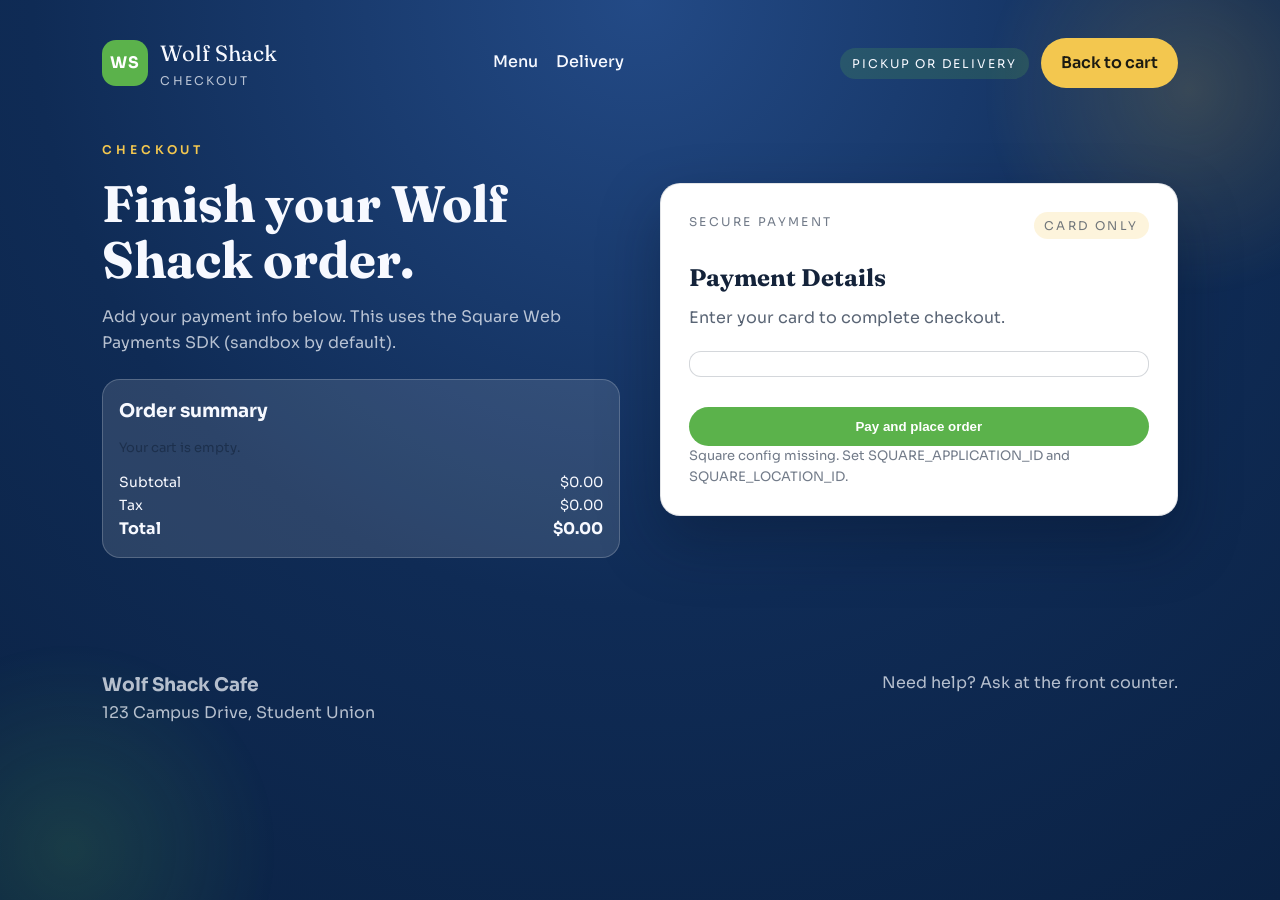
==== checkout.html @ 7cd52cb3 "Initial Commit" ====
<!doctype html>
<html lang="en">
  <head>
    <meta charset="UTF-8" />
    <meta name="viewport" content="width=device-width, initial-scale=1" />
    <title>Wolf Shack Checkout</title>
    <link rel="preconnect" href="https://fonts.googleapis.com" />
    <link rel="preconnect" href="https://fonts.gstatic.com" crossorigin />
    <link
      href="https://fonts.googleapis.com/css2?family=Fraunces:opsz,wght@9..144,600;9..144,700&family=Sora:wght@300;400;500;600;700&display=swap"
      rel="stylesheet"
    />
    <link rel="stylesheet" href="styles.css" />
  </head>
  <body>
    <div class="bg-orb orb-one"></div>
    <div class="bg-orb orb-two"></div>

    <header class="hero">
      <nav class="nav">
        <div class="logo">
          <span class="logo-mark">WS</span>
          <div>
            <p class="logo-title">Wolf Shack</p>
            <p class="logo-subtitle">Checkout</p>
          </div>
        </div>
        <div class="nav-links">
          <a href="index.html">Menu</a>
          <a href="delivery.html">Delivery</a>
        </div>
        <div class="nav-cta">
          <span class="status-pill">Pickup or Delivery</span>
          <a class="cta" href="index.html">Back to cart</a>
        </div>
      </nav>

      <div class="hero-grid">
        <div class="hero-copy">
          <p class="eyebrow">Checkout</p>
          <h1>Finish your Wolf Shack order.</h1>
          <p class="subtext">
            Add your payment info below. This uses the Square Web Payments SDK
            (sandbox by default).
          </p>
          <div class="order-summary">
            <h3>Order summary</h3>
            <div id="orderItems"></div>
            <div class="summary-row">
              <span>Subtotal</span>
              <span id="orderSubtotal">$0.00</span>
            </div>
            <div class="summary-row">
              <span>Tax</span>
              <span id="orderTax">$0.00</span>
            </div>
            <div class="summary-row total">
              <span>Total</span>
              <span id="orderTotal">$0.00</span>
            </div>
          </div>
        </div>
        <div class="hero-card">
          <div class="hero-card-top">
            <span>Secure payment</span>
            <span class="pill">Card only</span>
          </div>
          <h2>Payment Details</h2>
          <p class="hero-card-sub">Enter your card to complete checkout.</p>
          <div id="card-container" class="square-card"></div>
          <button class="pill-btn" id="card-button" type="button">
            Pay and place order
          </button>
          <p id="payment-status" class="muted"></p>
        </div>
      </div>
    </header>

    <footer class="footer">
      <div>
        <h3>Wolf Shack Cafe</h3>
        <p>123 Campus Drive, Student Union</p>
      </div>
      <div>
        <p>Need help? Ask at the front counter.</p>
      </div>
    </footer>
    <script src="checkout.js"></script>
  </body>
</html>
---- styles.css ----
:root {
  --bg: #0f2b55;
  --bg-soft: #173a6d;
  --ink: #f7f9ff;
  --muted: rgba(247, 249, 255, 0.72);
  --accent: #f3c74f;
  --accent-2: #5bb24b;
  --accent-3: #7ecbff;
  --card: #ffffff;
  --card-ink: #14233a;
  --stroke: rgba(255, 255, 255, 0.2);
  --shadow: 0 26px 60px rgba(7, 18, 38, 0.35);
  --radius: 20px;
}

* {
  box-sizing: border-box;
  margin: 0;
  padding: 0;
}

body {
  font-family: "Sora", sans-serif;
  background: radial-gradient(circle at top, #234a86 0%, var(--bg) 55%, #0b2244 100%);
  color: var(--ink);
  min-height: 100vh;
  line-height: 1.6;
  overflow-x: hidden;
}

a {
  color: inherit;
  text-decoration: none;
}

.bg-orb {
  position: fixed;
  width: 420px;
  height: 420px;
  border-radius: 50%;
  filter: blur(0px);
  opacity: 0.5;
  z-index: -1;
}

.orb-one {
  background: radial-gradient(circle, rgba(243, 199, 79, 0.35) 0%, rgba(243, 199, 79, 0) 70%);
  top: -120px;
  right: -120px;
}

.orb-two {
  background: radial-gradient(circle, rgba(91, 178, 75, 0.35) 0%, rgba(91, 178, 75, 0) 70%);
  bottom: -160px;
  left: -140px;
}

.hero {
  padding: 36px 8vw 80px;
  position: relative;
}

.nav {
  display: flex;
  align-items: center;
  justify-content: space-between;
  gap: 24px;
  flex-wrap: wrap;
}

.logo {
  display: flex;
  align-items: center;
  gap: 12px;
}

.logo-mark {
  display: inline-flex;
  align-items: center;
  justify-content: center;
  width: 46px;
  height: 46px;
  border-radius: 14px;
  background: var(--accent-2);
  color: #ffffff;
  font-weight: 700;
  letter-spacing: 0.1em;
}

.logo-title {
  font-family: "Fraunces", serif;
  font-size: 22px;
}

.logo-subtitle {
  font-size: 12px;
  text-transform: uppercase;
  letter-spacing: 0.18em;
  color: var(--muted);
}

.nav-links {
  display: flex;
  gap: 18px;
  flex-wrap: wrap;
  font-weight: 500;
}

.nav-links a {
  padding: 6px 0;
  border-bottom: 2px solid transparent;
}

.nav-links a:hover {
  border-bottom-color: var(--accent);
}

.nav-cta {
  display: flex;
  align-items: center;
  gap: 12px;
}

.status-pill {
  padding: 6px 12px;
  background: rgba(91, 178, 75, 0.2);
  border-radius: 999px;
  font-size: 12px;
  text-transform: uppercase;
  letter-spacing: 0.16em;
}

.cta {
  padding: 12px 20px;
  border-radius: 999px;
  background: var(--accent);
  color: #1c1b12;
  font-weight: 600;
  border: none;
  cursor: pointer;
}

.ghost {
  padding: 12px 20px;
  border-radius: 999px;
  border: 1px solid rgba(255, 255, 255, 0.4);
  font-weight: 600;
}

.hero-grid {
  display: grid;
  grid-template-columns: repeat(auto-fit, minmax(280px, 1fr));
  gap: 40px;
  margin-top: 50px;
  align-items: center;
}

.eyebrow {
  text-transform: uppercase;
  letter-spacing: 0.32em;
  font-size: 12px;
  color: var(--accent);
  font-weight: 600;
}

.hero-copy h1 {
  font-family: "Fraunces", serif;
  font-size: clamp(2.4rem, 4vw, 3.8rem);
  line-height: 1.1;
  margin: 16px 0;
}

.subtext {
  color: var(--muted);
  margin-bottom: 20px;
  max-width: 520px;
}

.hero-actions {
  display: flex;
  gap: 14px;
  flex-wrap: wrap;
  margin-bottom: 24px;
}

.hero-badges {
  display: grid;
  grid-template-columns: repeat(auto-fit, minmax(140px, 1fr));
  gap: 16px;
}

.badge-title {
  font-size: 12px;
  text-transform: uppercase;
  letter-spacing: 0.18em;
  color: var(--muted);
}

.badge-value {
  font-weight: 600;
}

.hero-card {
  background: var(--card);
  border-radius: var(--radius);
  box-shadow: var(--shadow);
  padding: 28px;
  border: 1px solid rgba(20, 35, 58, 0.12);
  color: var(--card-ink);
}

.hero-card-top {
  display: flex;
  justify-content: space-between;
  font-size: 12px;
  text-transform: uppercase;
  letter-spacing: 0.2em;
  color: rgba(20, 35, 58, 0.6);
  margin-bottom: 20px;
}

.pill {
  background: rgba(243, 199, 79, 0.2);
  padding: 4px 10px;
  border-radius: 999px;
}

.hero-card h2 {
  font-family: "Fraunces", serif;
  margin-bottom: 8px;
}

.hero-card-sub {
  color: rgba(20, 35, 58, 0.7);
  margin-bottom: 20px;
}

.specials {
  display: grid;
  gap: 16px;
}

.specials article {
  background: #f6f8ff;
  border-radius: 16px;
  padding: 14px;
  border: 1px solid rgba(20, 35, 58, 0.12);
}

.specials h3 {
  font-family: "Fraunces", serif;
  font-size: 18px;
  margin-bottom: 4px;
}

.price {
  font-weight: 600;
  color: var(--accent-2);
}

.pill-btn {
  width: 100%;
  border: none;
  margin-top: 18px;
  padding: 12px 18px;
  border-radius: 999px;
  background: var(--accent-2);
  color: #ffffff;
  font-weight: 600;
  cursor: pointer;
}

main {
  display: grid;
  gap: 90px;
  padding: 0 8vw 100px;
}

.section-title h2 {
  font-family: "Fraunces", serif;
  font-size: clamp(2rem, 3vw, 2.8rem);
  margin-bottom: 8px;
}

.section-title p {
  color: var(--muted);
  max-width: 560px;
}

.menu-layout {
  display: grid;
  grid-template-columns: minmax(0, 1.8fr) minmax(0, 1fr);
  gap: 24px;
  margin-top: 32px;
}

.menu-panel {
  background: rgba(255, 255, 255, 0.7);
  border-radius: var(--radius);
  padding: 22px;
  border: 1px solid rgba(20, 35, 58, 0.12);
  backdrop-filter: blur(8px);
  color: var(--card-ink);
}

.search-row {
  display: grid;
  gap: 16px;
}

.search {
  display: grid;
  gap: 8px;
  font-size: 12px;
  text-transform: uppercase;
  letter-spacing: 0.2em;
  color: rgba(20, 35, 58, 0.65);
}

.search input {
  padding: 14px 16px;
  border-radius: 14px;
  border: 1px solid rgba(20, 35, 58, 0.15);
  background: #ffffff;
  font-size: 15px;
}

.category-chips {
  display: flex;
  flex-wrap: wrap;
  gap: 10px;
}

.chip {
  padding: 8px 14px;
  border-radius: 999px;
  border: 1px solid rgba(20, 35, 58, 0.2);
  font-size: 13px;
  background: #ffffff;
  cursor: pointer;
  color: var(--card-ink);
}

.chip.active {
  background: var(--accent);
  color: #1c1b12;
  border-color: transparent;
}

.menu-grid {
  display: grid;
  gap: 26px;
  margin-top: 22px;
}

.menu-section h3 {
  font-family: "Fraunces", serif;
  font-size: 20px;
  margin-bottom: 12px;
}

.category-note {
  color: rgba(20, 35, 58, 0.6);
  font-size: 13px;
  margin-top: -6px;
  margin-bottom: 12px;
}

.menu-items {
  display: grid;
  gap: 14px;
}

.menu-item {
  background: #ffffff;
  border-radius: 16px;
  padding: 14px 16px;
  border: 1px solid rgba(20, 35, 58, 0.12);
  display: grid;
  gap: 8px;
}

.menu-item-top {
  display: flex;
  justify-content: space-between;
  align-items: flex-start;
  gap: 10px;
}

.menu-item h4 {
  font-size: 16px;
}

.menu-item p {
  color: rgba(20, 35, 58, 0.7);
  font-size: 14px;
}

.tags {
  display: flex;
  gap: 8px;
  flex-wrap: wrap;
}

.tag {
  font-size: 11px;
  padding: 4px 8px;
  background: rgba(91, 178, 75, 0.2);
  border-radius: 999px;
  color: #2a5d30;
}

.addons {
  display: flex;
  flex-wrap: wrap;
  gap: 8px;
  align-items: center;
}

.addons-label {
  font-size: 11px;
  text-transform: uppercase;
  letter-spacing: 0.12em;
  color: var(--muted);
}

.addon-btn {
  font-size: 11px;
  padding: 6px 10px;
  border-radius: 999px;
  border: 1px solid rgba(243, 199, 79, 0.6);
  background: rgba(243, 199, 79, 0.2);
  color: #7a5a12;
  cursor: pointer;
  font-weight: 600;
}

.addon-btn:hover {
  background: rgba(243, 199, 79, 0.35);
}

.add-btn {
  padding: 8px 12px;
  border-radius: 999px;
  border: none;
  background: var(--accent);
  color: #1c1b12;
  cursor: pointer;
  font-weight: 600;
  white-space: nowrap;
}

.cart-panel {
  background: #ffffff;
  border-radius: var(--radius);
  padding: 22px;
  border: 1px solid rgba(20, 35, 58, 0.12);
  box-shadow: var(--shadow);
  position: sticky;
  top: 24px;
  height: fit-content;
  color: var(--card-ink);
}

.cart-header {
  display: flex;
  justify-content: space-between;
  align-items: center;
  margin-bottom: 16px;
}

.cart-header h3 {
  font-family: "Fraunces", serif;
}

.muted {
  color: rgba(20, 35, 58, 0.6);
  font-size: 13px;
}

.link {
  border: none;
  background: none;
  color: var(--accent-2);
  font-weight: 600;
  cursor: pointer;
}

.cart-items {
  display: grid;
  gap: 14px;
  margin-bottom: 18px;
  max-height: 320px;
  overflow: auto;
  padding-right: 6px;
  min-height: 120px;
  scrollbar-gutter: stable;
}

.cart-item {
  display: grid;
  grid-template-columns: 1fr auto;
  gap: 10px;
  border-bottom: 1px dashed rgba(20, 35, 58, 0.2);
  padding-bottom: 10px;
}

.cart-item h4 {
  font-size: 15px;
}

.qty {
  display: inline-flex;
  align-items: center;
  gap: 6px;
  border: 1px solid rgba(20, 35, 58, 0.2);
  border-radius: 999px;
  padding: 4px 8px;
}

.qty button {
  border: none;
  background: none;
  cursor: pointer;
  font-size: 16px;
  padding: 0 6px;
}

.cart-summary {
  border-top: 1px solid rgba(20, 35, 58, 0.12);
  padding-top: 16px;
  display: grid;
  gap: 10px;
}

.summary-row {
  display: flex;
  justify-content: space-between;
  font-size: 14px;
}

.summary-row.total {
  font-size: 16px;
  font-weight: 700;
}

.pickup-block {
  margin-top: 18px;
  display: grid;
  gap: 10px;
}

.pickup-block label {
  font-size: 12px;
  text-transform: uppercase;
  letter-spacing: 0.18em;
  color: rgba(20, 35, 58, 0.6);
}

.pickup-block select,
.pickup-block textarea {
  border: 1px solid rgba(20, 35, 58, 0.2);
  border-radius: 14px;
  padding: 10px 12px;
  font-size: 14px;
  font-family: "Sora", sans-serif;
}

.checkout {
  margin-top: 18px;
  width: 100%;
  border: none;
  padding: 14px 18px;
  border-radius: 16px;
  background: var(--accent);
  color: #1c1b12;
  font-weight: 600;
  cursor: pointer;
  display: block;
  text-align: center;
}

.fine {
  text-align: center;
  font-size: 12px;
  color: rgba(20, 35, 58, 0.6);
  margin-top: 8px;
}

.delivery-link {
  display: inline-block;
  text-align: center;
  margin-top: 12px;
  font-size: 13px;
  color: var(--accent-2);
  font-weight: 600;
}

.how {
  background: #ffffff;
  border-radius: var(--radius);
  padding: 32px;
  border: 1px solid rgba(20, 35, 58, 0.12);
  box-shadow: var(--shadow);
  color: var(--card-ink);
}

.steps {
  display: grid;
  grid-template-columns: repeat(auto-fit, minmax(220px, 1fr));
  gap: 20px;
  margin-top: 20px;
}

.step {
  background: #f6f8ff;
  border-radius: 18px;
  padding: 18px;
  border: 1px solid rgba(20, 35, 58, 0.12);
}

.step-number {
  display: inline-flex;
  width: 32px;
  height: 32px;
  border-radius: 10px;
  background: var(--accent);
  color: #1c1b12;
  align-items: center;
  justify-content: center;
  margin-bottom: 10px;
  font-weight: 700;
}

.footer {
  display: flex;
  justify-content: space-between;
  padding: 32px 8vw 60px;
  color: var(--muted);
  flex-wrap: wrap;
  gap: 18px;
}

.footer-cta {
  background: rgba(255, 255, 255, 0.12);
  border: 1px solid rgba(255, 255, 255, 0.2);
  border-radius: 18px;
  padding: 18px;
  min-width: 240px;
  max-width: 320px;
  display: grid;
  gap: 10px;
}

.footer-cta h3 {
  color: var(--ink);
}

.delivery-page-form {
  display: grid;
  gap: 12px;
  margin-top: 16px;
}

.delivery-page-form label {
  display: grid;
  gap: 6px;
  font-size: 13px;
  color: rgba(20, 35, 58, 0.6);
}

.delivery-page-form input,
.delivery-page-form select {
  padding: 10px 12px;
  border-radius: 12px;
  border: 1px solid rgba(20, 35, 58, 0.18);
  font-size: 14px;
  font-family: "Sora", sans-serif;
}

.payment-block {
  margin-top: 16px;
  display: grid;
  gap: 10px;
}

.payment-block label {
  font-size: 12px;
  text-transform: uppercase;
  letter-spacing: 0.18em;
  color: rgba(20, 35, 58, 0.6);
}

.payment-block input {
  border: 1px solid rgba(20, 35, 58, 0.2);
  border-radius: 12px;
  padding: 10px 12px;
  font-size: 14px;
  font-family: "Sora", sans-serif;
}

.payment-row {
  display: grid;
  grid-template-columns: 1fr 1fr;
  gap: 12px;
}

.delivery-form {
  display: grid;
  gap: 12px;
  margin-top: 12px;
}

.delivery-form label {
  display: grid;
  gap: 6px;
  font-size: 13px;
  color: var(--muted);
}

.delivery-form input {
  padding: 10px 12px;
  border-radius: 12px;
  border: 1px solid rgba(255, 255, 255, 0.3);
  background: rgba(255, 255, 255, 0.12);
  color: var(--ink);
}

.checkbox-group {
  border: none;
  display: grid;
  gap: 8px;
  padding: 0;
  color: var(--muted);
}

.checkbox-group legend {
  font-size: 12px;
  text-transform: uppercase;
  letter-spacing: 0.18em;
  color: var(--accent);
}

.checkbox-group label {
  display: flex;
  align-items: center;
  gap: 8px;
  font-size: 13px;
  color: var(--muted);
}

.hero-card .delivery-form label {
  color: rgba(20, 35, 58, 0.6);
}

.hero-card .delivery-form input {
  border: 1px solid rgba(20, 35, 58, 0.18);
  background: #f6f8ff;
  color: var(--card-ink);
}

.hero-card .checkbox-group legend {
  color: var(--accent-2);
}

.hero-card .checkbox-group label {
  color: rgba(20, 35, 58, 0.7);
}

.order-summary {
  margin-top: 24px;
  background: rgba(255, 255, 255, 0.12);
  border: 1px solid rgba(255, 255, 255, 0.2);
  border-radius: 18px;
  padding: 16px;
}

.order-summary h3 {
  margin-bottom: 12px;
}

#orderItems {
  display: grid;
  gap: 8px;
  margin-bottom: 12px;
}

.order-item {
  display: flex;
  justify-content: space-between;
  font-size: 14px;
}

.square-card {
  border: 1px solid rgba(20, 35, 58, 0.18);
  border-radius: 12px;
  padding: 12px;
  background: #ffffff;
  margin-bottom: 12px;
}

@media (max-width: 980px) {
  .menu-layout {
    grid-template-columns: 1fr;
  }

  .cart-panel {
    position: static;
  }
}

@media (max-width: 720px) {
  .nav {
    align-items: flex-start;
  }

  .nav-cta {
    width: 100%;
    justify-content: space-between;
  }

  .payment-row {
    grid-template-columns: 1fr;
  }
}

@media (prefers-reduced-motion: no-preference) {
  .hero,
  .menu-panel,
  .cart-panel,
  .how {
    animation: fadeUp 0.8s ease both;
  }
}

@keyframes fadeUp {
  from {
    opacity: 0;
    transform: translateY(20px);
  }
  to {
    opacity: 1;
    transform: translateY(0);
  }
}
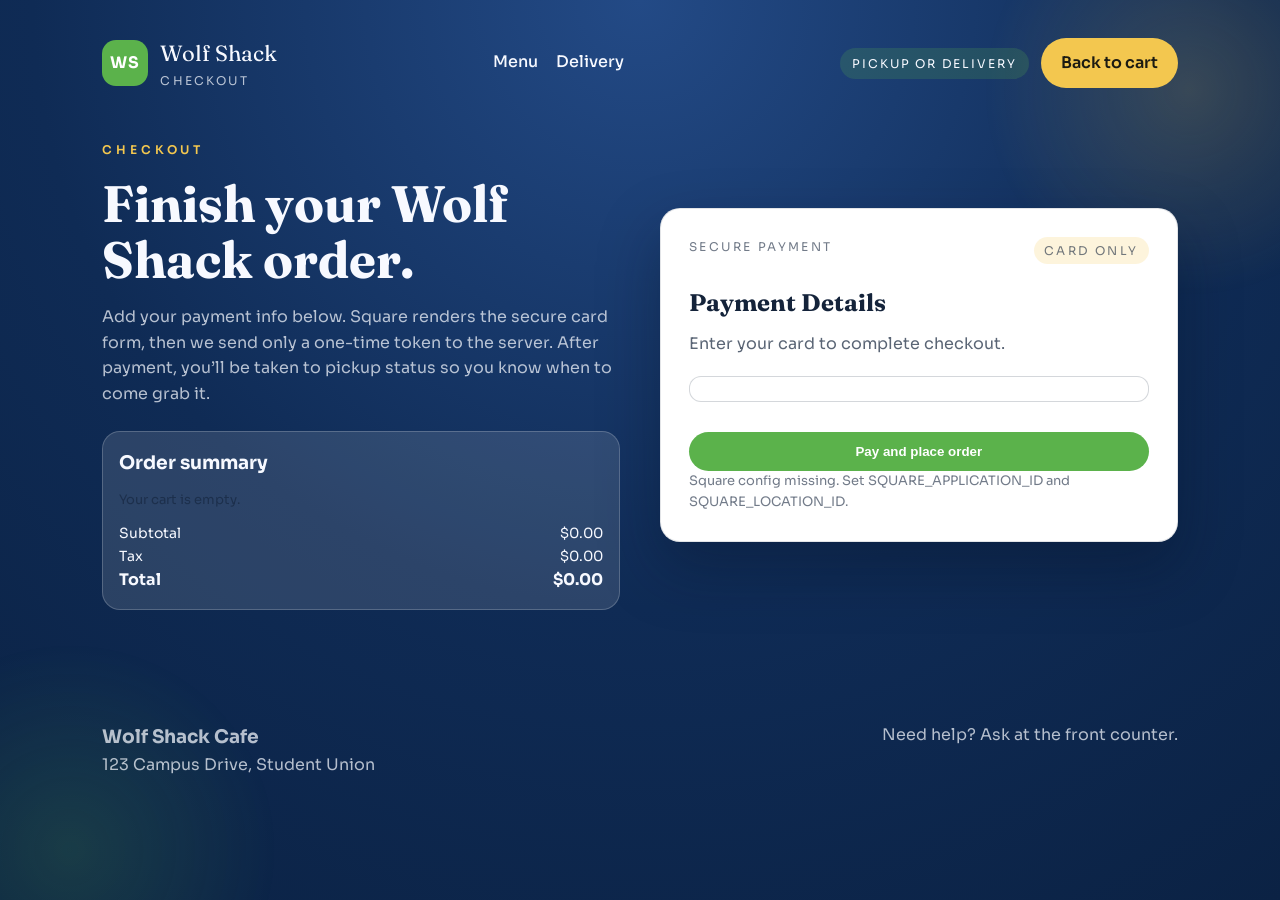
==== commit e2d3ce54: "Build Wolf Shack admin and Square checkout" ====
--- a/checkout.html
+++ b/checkout.html
@@ -40,8 +40,9 @@
           <p class="eyebrow">Checkout</p>
           <h1>Finish your Wolf Shack order.</h1>
           <p class="subtext">
-            Add your payment info below. This uses the Square Web Payments SDK
-            (sandbox by default).
+            Add your payment info below. Square renders the secure card form,
+            then we send only a one-time token to the server. After payment,
+            you’ll be taken to pickup status so you know when to come grab it.
           </p>
           <div class="order-summary">
             <h3>Order summary</h3>
--- a/styles.css
+++ b/styles.css
@@ -799,6 +799,183 @@
   margin-bottom: 12px;
 }
 
+.ghost-btn {
+  display: inline-flex;
+  align-items: center;
+  justify-content: center;
+  margin-top: 10px;
+  border-radius: 999px;
+  border: 1px solid rgba(255, 255, 255, 0.35);
+  background: transparent;
+  color: var(--ink);
+  padding: 12px 18px;
+  font-weight: 600;
+  cursor: pointer;
+}
+
+.status-meta {
+  display: grid;
+  gap: 8px;
+  margin-bottom: 12px;
+}
+
+.status-card {
+  padding: 16px;
+  border-radius: 16px;
+  border: 1px solid rgba(20, 35, 58, 0.12);
+  background: #f6f8ff;
+  color: var(--card-ink);
+  font-weight: 600;
+}
+
+.admin-layout {
+  align-items: stretch;
+}
+
+.admin-stats {
+  display: grid;
+  grid-template-columns: repeat(auto-fit, minmax(120px, 1fr));
+  gap: 12px;
+  margin-top: 22px;
+}
+
+.stat-card {
+  background: rgba(255, 255, 255, 0.12);
+  border: 1px solid rgba(255, 255, 255, 0.18);
+  border-radius: 16px;
+  padding: 14px;
+  display: grid;
+  gap: 4px;
+}
+
+.stat-card span {
+  font-size: 12px;
+  text-transform: uppercase;
+  letter-spacing: 0.16em;
+  color: var(--muted);
+}
+
+.stat-card strong {
+  font-size: 28px;
+  font-family: "Fraunces", serif;
+}
+
+.admin-toolbox {
+  align-self: start;
+}
+
+.admin-controls {
+  display: grid;
+  gap: 12px;
+}
+
+.admin-controls input {
+  padding: 12px 14px;
+  border-radius: 14px;
+  border: 1px solid rgba(20, 35, 58, 0.18);
+  background: #ffffff;
+  color: var(--card-ink);
+  font-size: 14px;
+}
+
+.filter-row {
+  display: flex;
+  flex-wrap: wrap;
+  gap: 10px;
+}
+
+.filter-row .chip.active {
+  background: var(--accent-2);
+  color: #ffffff;
+}
+
+.admin-main {
+  padding: 0 8vw 100px;
+}
+
+.admin-board {
+  display: grid;
+  gap: 24px;
+}
+
+.order-board {
+  display: grid;
+  gap: 16px;
+}
+
+.order-card {
+  background: rgba(255, 255, 255, 0.95);
+  color: var(--card-ink);
+  border-radius: 20px;
+  padding: 20px;
+  border: 1px solid rgba(20, 35, 58, 0.12);
+  box-shadow: var(--shadow);
+  display: grid;
+  gap: 12px;
+}
+
+.order-card-top {
+  display: flex;
+  justify-content: space-between;
+  gap: 16px;
+  align-items: flex-start;
+}
+
+.order-id {
+  font-size: 11px;
+  text-transform: uppercase;
+  letter-spacing: 0.18em;
+  color: rgba(20, 35, 58, 0.6);
+  margin-bottom: 4px;
+}
+
+.order-meta {
+  display: flex;
+  flex-wrap: wrap;
+  gap: 10px 16px;
+  color: rgba(20, 35, 58, 0.7);
+  font-size: 13px;
+}
+
+.order-items,
+.order-notes {
+  color: rgba(20, 35, 58, 0.85);
+  font-size: 14px;
+}
+
+.order-actions {
+  display: flex;
+  flex-wrap: wrap;
+  gap: 10px;
+}
+
+.order-actions .chip {
+  background: #f6f8ff;
+}
+
+.status-paid {
+  background: rgba(91, 178, 75, 0.2);
+  color: #2a5d30;
+}
+
+.status-ready {
+  background: rgba(243, 199, 79, 0.3);
+  color: #7a5a12;
+}
+
+.status-completed {
+  background: rgba(20, 35, 58, 0.12);
+  color: var(--card-ink);
+}
+
+.empty-state {
+  background: rgba(255, 255, 255, 0.9);
+  border-radius: 18px;
+  padding: 24px;
+  border: 1px dashed rgba(255, 255, 255, 0.35);
+  color: var(--muted);
+}
+
 @media (max-width: 980px) {
   .menu-layout {
     grid-template-columns: 1fr;
@@ -807,6 +984,10 @@
   .cart-panel {
     position: static;
   }
+
+  .admin-main {
+    padding: 0 8vw 80px;
+  }
 }
 
 @media (max-width: 720px) {
@@ -821,6 +1002,10 @@
 
   .payment-row {
     grid-template-columns: 1fr;
+  }
+
+  .order-card-top {
+    flex-direction: column;
   }
 }
 
